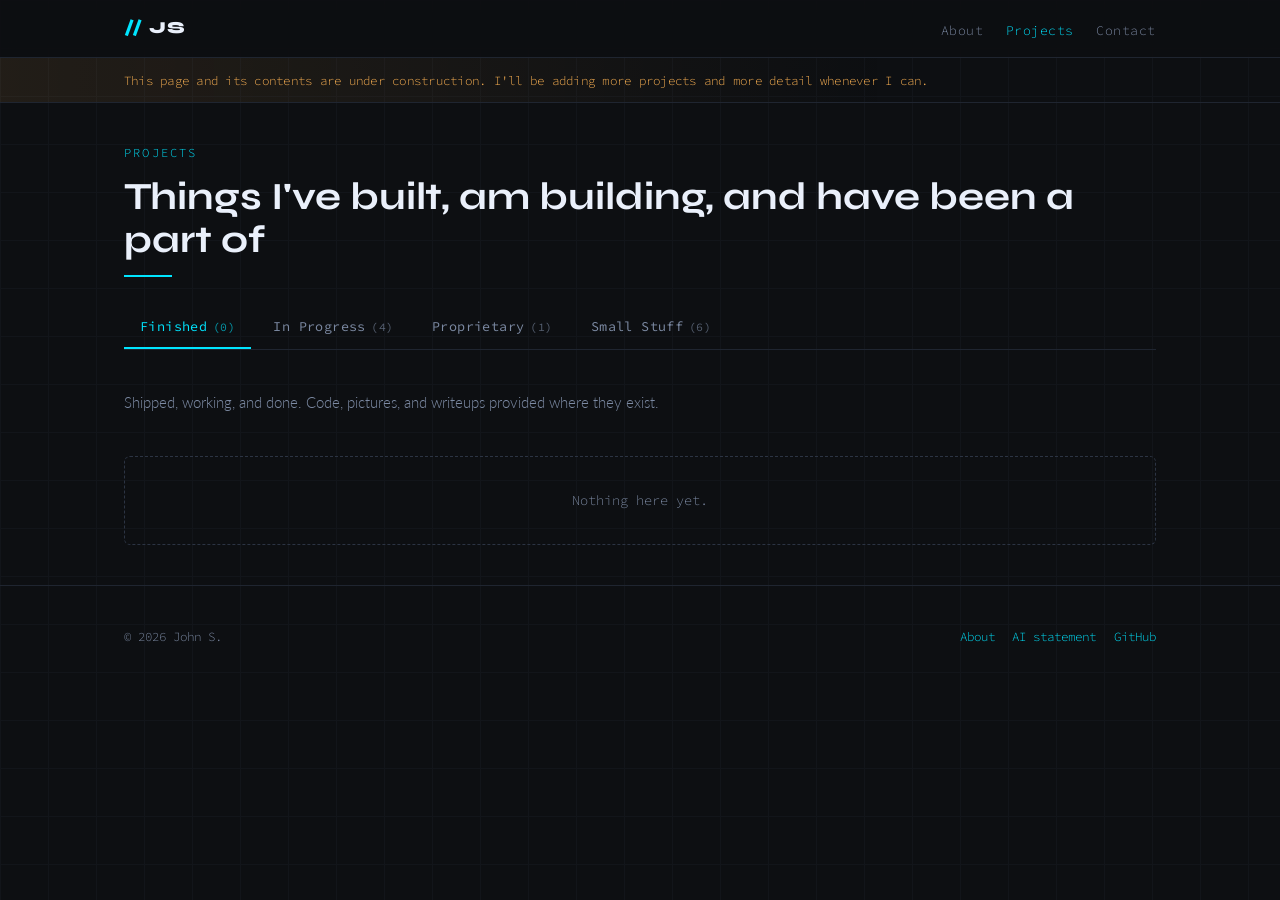
==== projects.html @ 8bda1205 "Prep for fall career fair" ====
<!DOCTYPE html>
<html lang="en">
<head>
  <meta charset="UTF-8" />
  <meta name="viewport" content="width=device-width, initial-scale=1.0" />
  <title>Projects</title>
  <meta name="description" content="" />

  <link rel="preconnect" href="https://fonts.googleapis.com" />
  <link rel="preconnect" href="https://fonts.gstatic.com" crossorigin />
  <link href="https://fonts.googleapis.com/css2?family=Syne:wght@700;800&family=Source+Code+Pro:wght@400;600&family=Lato:wght@300;400;700&display=swap" rel="stylesheet" />
  <link rel="stylesheet" href="styles.css" />
</head>
<!-- Project cards are built from the [projects] section of info.txt. -->
<body data-page="projects" data-auto-popup="false">

<a class="skip-link" href="#main">Skip to content</a>

<dialog class="modal" id="philosophy-modal" aria-labelledby="philosophy-title">
  <div class="modal-inner" tabindex="-1">
    <p class="modal-eyebrow">Before you look around</p>
    <h2 id="philosophy-title">How I use AI</h2>
    <div data-statement></div>
    <div class="modal-actions">
      <button class="btn btn-primary" data-close-philosophy>Continue</button>
    </div>
  </div>
</dialog>

<nav class="nav">
  <div class="nav-inner">
    <a class="nav-logo" href="index.html" data-field="initials"></a>
    <ul class="nav-links">
      <li><a href="index.html">About</a></li>
      <li><a href="projects.html" aria-current="page">Projects</a></li>
      <li><a href="index.html#contact">Contact</a></li>
    </ul>
  </div>
</nav>

<div class="notice-bar">
  <div class="container">
    <p data-field="projects_notice"></p>
  </div>
</div>

<main id="main">
  <section>
    <div class="container">
      <p class="section-label">Projects</p>
      <h2 class="section-title">Things I've built, am building, and have been a part of</h2>

      <div class="tabs" role="tablist" aria-label="Project status">
        <button class="tab" id="tab-finished" data-tab="finished" role="tab"
                aria-selected="false" aria-controls="panel-finished" tabindex="-1">
          Finished<span class="count"></span>
        </button>
        <button class="tab" id="tab-in-progress" data-tab="in-progress" role="tab"
                aria-selected="false" aria-controls="panel-in-progress" tabindex="-1">
          In Progress<span class="count"></span>
        </button>
        <button class="tab" id="tab-proprietary" data-tab="proprietary" role="tab"
                aria-selected="false" aria-controls="panel-proprietary" tabindex="-1">
          Proprietary<span class="count"></span>
        </button>
        <button class="tab" id="tab-small" data-tab="small" role="tab"
                aria-selected="false" aria-controls="panel-small" tabindex="-1">
          Small Stuff<span class="count"></span>
        </button>
      </div>

      <div class="tab-panel" id="panel-finished" data-panel="finished" role="tabpanel" aria-labelledby="tab-finished" tabindex="0" hidden>
        <p class="tab-intro">Shipped, working, and done. Code, pictures, and writeups provided where they exist.</p>
        <p class="empty-state" hidden>Nothing here yet.</p>

        <section class="subcat" id="finished-hardware" data-empty="true">
          <div class="subcat-heading">
            <h3>Hardware</h3>
            <span class="rule"></span>
            <span class="n"></span>
          </div>
          <div class="card-grid" id="grid-finished-hardware"></div>
        </section>
        <section class="subcat" id="finished-software" data-empty="true">
          <div class="subcat-heading">
            <h3>Software</h3>
            <span class="rule"></span>
            <span class="n"></span>
          </div>
          <div class="card-grid" id="grid-finished-software"></div>
        </section>
        <section class="subcat" id="finished-hybrid" data-empty="true">
          <div class="subcat-heading">
            <h3>Hybrid</h3>
            <span class="rule"></span>
            <span class="n"></span>
          </div>
          <div class="card-grid" id="grid-finished-hybrid"></div>
        </section>
      </div>
      <div class="tab-panel" id="panel-in-progress" data-panel="in-progress" role="tabpanel" aria-labelledby="tab-in-progress" tabindex="0" hidden>
        <p class="tab-intro">Actively being built right now. Stuff I'm just maintaining at this point is in "Finished" tab.</p>
        <p class="empty-state" hidden>Nothing here yet.</p>

        <section class="subcat" id="in-progress-hardware" data-empty="true">
          <div class="subcat-heading">
            <h3>Hardware</h3>
            <span class="rule"></span>
            <span class="n"></span>
          </div>
          <div class="card-grid" id="grid-in-progress-hardware"></div>
        </section>
        <section class="subcat" id="in-progress-software" data-empty="true">
          <div class="subcat-heading">
            <h3>Software</h3>
            <span class="rule"></span>
            <span class="n"></span>
          </div>
          <div class="card-grid" id="grid-in-progress-software"></div>
        </section>
        <section class="subcat" id="in-progress-hybrid" data-empty="true">
          <div class="subcat-heading">
            <h3>Hybrid</h3>
            <span class="rule"></span>
            <span class="n"></span>
          </div>
          <div class="card-grid" id="grid-in-progress-hybrid"></div>
        </section>
      </div>
      <div class="tab-panel" id="panel-proprietary" data-panel="proprietary" role="tabpanel" aria-labelledby="tab-proprietary" tabindex="0" hidden>
        <p class="tab-intro">Work I'm not ready to detail publicly since it is under NDA, unreleased, or otherwise not mine to disclose. Listed for scope and role only; happy to discuss what I'm able to in an interview/conversation.</p>
        <p class="empty-state" hidden>Nothing here yet.</p>

        <section class="subcat" id="proprietary-hardware" data-empty="true">
          <div class="subcat-heading">
            <h3>Hardware</h3>
            <span class="rule"></span>
            <span class="n"></span>
          </div>
          <div class="card-grid" id="grid-proprietary-hardware"></div>
        </section>
        <section class="subcat" id="proprietary-software" data-empty="true">
          <div class="subcat-heading">
            <h3>Software</h3>
            <span class="rule"></span>
            <span class="n"></span>
          </div>
          <div class="card-grid" id="grid-proprietary-software"></div>
        </section>
        <section class="subcat" id="proprietary-hybrid" data-empty="true">
          <div class="subcat-heading">
            <h3>Hybrid</h3>
            <span class="rule"></span>
            <span class="n"></span>
          </div>
          <div class="card-grid" id="grid-proprietary-hybrid"></div>
        </section>
      </div>

      <div class="tab-panel" id="panel-small" data-panel="small" role="tabpanel" aria-labelledby="tab-small" tabindex="0" hidden>
        <p class="tab-intro">Small stuff that isn't
        big enough for a card of its' own but still worth mentioning.</p>
        <p class="empty-state" hidden>Nothing here yet.</p>
        <ul class="marked-list small-list" id="small-list"></ul>
      </div>
    </div>
  </section>
</main>

<footer>
  <div class="container">
    <span>© <span id="year"></span> <span data-field="name"></span></span>
    <span class="foot-links">
      <a href="index.html">About</a>
      <a href="#" data-open-philosophy>AI statement</a>
      <span data-links="footer" class="contents"></span>
    </span>
  </div>
</footer>

<script src="main.js"></script>
</body>
</html>
---- styles.css ----
/* ═══════════════════════════════════════════════════════════════
   Portfolio — shared stylesheet
   Dark technical: Syne display / Source Code Pro mono / Lato body
   ═══════════════════════════════════════════════════════════════ */

:root {
  --bg:         #0d0f12;
  --bg-card:    #13161b;
  --bg-raised:  #171b22;
  --border:     #1f2530;
  --border-lit: #2c3443;
  --accent:     #00e5ff;
  --accent-dim: #007a8a;
  --text:       #d4dce8;
  --text-muted: #7c8aa3;
  --text-head:  #eaf0fb;

  --hw:     #ffb454;
  --sw:     #7de08d;
  --hybrid: #b48cff;

  --font-display: 'Syne', system-ui, sans-serif;
  --font-mono:    'Source Code Pro', ui-monospace, monospace;
  --font-body:    'Lato', system-ui, sans-serif;

  --radius: 6px;
  --maxw:   1080px;
}

*, *::before, *::after { box-sizing: border-box; margin: 0; padding: 0; }

html { scroll-behavior: smooth; }
@media (prefers-reduced-motion: reduce) {
  html { scroll-behavior: auto; }
  *, *::before, *::after { animation-duration: .01ms !important; transition-duration: .01ms !important; }
}

body {
  background: var(--bg);
  color: var(--text);
  font-family: var(--font-body);
  font-weight: 300;
  font-size: 1rem;
  line-height: 1.7;
  -webkit-font-smoothing: antialiased;
  overflow-x: hidden;
}

/* Faint engineering-paper grid behind everything */
body::before {
  content: '';
  position: fixed;
  inset: 0;
  background-image:
    linear-gradient(var(--border) 1px, transparent 1px),
    linear-gradient(90deg, var(--border) 1px, transparent 1px);
  background-size: 48px 48px;
  opacity: .3;
  pointer-events: none;
  z-index: 0;
}
body > * { position: relative; z-index: 1; }

a { color: var(--accent); text-decoration: none; transition: opacity .2s; }
a:hover { opacity: .72; }

h1, h2, h3, h4 { font-family: var(--font-display); color: var(--text-head); line-height: 1.12; font-weight: 700; }

:focus-visible { outline: 2px solid var(--accent); outline-offset: 3px; border-radius: 2px; }

.container { width: 100%; max-width: var(--maxw); margin: 0 auto; padding-inline: 1.5rem; }

.mono { font-family: var(--font-mono); font-size: .85em; }

.skip-link {
  position: absolute; left: -9999px; top: 0;
  background: var(--accent); color: #05080c; padding: .6rem 1rem; z-index: 100;
  font-family: var(--font-mono); font-size: .8rem;
}
.skip-link:focus { left: 0; }

/* ─── Nav ─────────────────────────────────────────────────────── */
.nav {
  position: sticky; top: 0; z-index: 50;
  background: rgba(13, 15, 18, .86);
  backdrop-filter: blur(10px);
  border-bottom: 1px solid var(--border);
}
.nav-inner {
  max-width: var(--maxw); margin: 0 auto; padding: .9rem 1.5rem;
  display: flex; align-items: center; justify-content: space-between; gap: 1rem;
}
.nav-logo {
  font-family: var(--font-display); font-weight: 800; font-size: 1.05rem;
  letter-spacing: .06em; color: var(--text-head);
}
.nav-logo::before { content: '//'; color: var(--accent); margin-right: .4rem; }
.nav-links { display: flex; gap: 1.4rem; list-style: none; flex-wrap: wrap; }
.nav-links a {
  font-family: var(--font-mono); font-size: .82rem; color: var(--text-muted);
  letter-spacing: .04em; transition: color .2s; opacity: 1;
}
.nav-links a:hover, .nav-links a[aria-current="page"] { color: var(--accent); opacity: 1; }

/* ─── Philosophy banner (the always-available reopen) ──────────── */
.philosophy-bar {
  border-bottom: 1px solid var(--border);
  background: linear-gradient(90deg, rgba(0,229,255,.06), transparent 65%);
}
.philosophy-bar .container {
  display: flex; align-items: center; justify-content: space-between;
  gap: 1rem; flex-wrap: wrap; padding-block: .7rem;
}
.philosophy-bar p {
  font-family: var(--font-mono); font-size: .78rem; color: var(--text-muted);
  letter-spacing: .02em; margin: 0;
}
.philosophy-bar p b { color: var(--text); font-weight: 600; }

/* ─── Buttons ─────────────────────────────────────────────────── */
.btn {
  display: inline-block;
  font-family: var(--font-mono); font-size: .82rem; letter-spacing: .04em;
  padding: .6rem 1.15rem; border-radius: var(--radius);
  border: 1px solid var(--accent-dim); color: var(--accent);
  background: transparent; cursor: pointer;
  transition: background .2s, color .2s, border-color .2s; opacity: 1;
}
.btn:hover { background: rgba(0,229,255,.1); border-color: var(--accent); opacity: 1; }
.btn-primary { background: var(--accent); color: #05080c; border-color: var(--accent); font-weight: 600; }
.btn-primary:hover { background: #5cefff; color: #05080c; }
.btn-sm { padding: .38rem .8rem; font-size: .74rem; }

/* ─── Sections ────────────────────────────────────────────────── */
section { padding-block: 2.5rem; }
/* Keep the sticky nav from covering a heading you jumped to. */
section[id] { scroll-margin-top: 5rem; }
.section-label {
  font-family: var(--font-mono); font-size: .76rem; letter-spacing: .18em;
  text-transform: uppercase; color: var(--accent); margin-bottom: .7rem;
}
.section-title { font-size: clamp(1.7rem, 4vw, 2.4rem); margin-bottom: 1.8rem; }
.section-title::after {
  content: ''; display: block; width: 3rem; height: 2px;
  background: var(--accent); margin-top: .9rem;
}
.prose p + p { margin-top: 1rem; }
.prose { max-width: 62ch; }

/* ─── Hero ────────────────────────────────────────────────────── */
#hero { padding-block: clamp(2rem, 6vw, 4rem) 2rem; }
.hero-eyebrow {
  font-family: var(--font-mono); font-size: .8rem; letter-spacing: .2em;
  text-transform: uppercase; color: var(--accent); margin-bottom: 1rem;
}
.hero-name {
  font-size: clamp(2.6rem, 9vw, 5rem); font-weight: 800;
  letter-spacing: -.02em; margin-bottom: 1rem;
}
.hero-tagline { font-size: clamp(1.05rem, 2.4vw, 1.3rem); color: var(--text); max-width: 56ch; margin-bottom: 2rem; }
.hero-links { display: flex; gap: .8rem; flex-wrap: wrap; }

/* ─── Cards / grids ───────────────────────────────────────────── */
.card-grid {
  display: grid; gap: 1.25rem;
  grid-template-columns: repeat(auto-fill, minmax(290px, 1fr));
}

.project-card {
  background: var(--bg-card);
  border: 1px solid var(--border);
  border-radius: var(--radius);
  padding: 1.5rem;
  display: flex; flex-direction: column; gap: .7rem;
  transition: border-color .22s, transform .22s;
}
.project-card:hover { border-color: var(--accent-dim); transform: translateY(-3px); }
.project-card .meta { display: flex; gap: .5rem; flex-wrap: wrap; align-items: center; }
.project-title { font-size: 1.15rem; }
.project-desc { font-size: .93rem; color: var(--text); }
.project-note {
  font-family: var(--font-mono); font-size: .76rem; color: var(--text-muted);
  border-left: 2px solid var(--border-lit); padding-left: .7rem;
}
.project-card .project-link { font-family: var(--font-mono); font-size: .8rem; margin-top: auto; padding-top: .4rem; }

.chip {
  font-family: var(--font-mono); font-size: .68rem; letter-spacing: .08em;
  text-transform: uppercase; padding: .2rem .55rem; border-radius: 3px;
  border: 1px solid var(--border-lit); color: var(--text-muted);
}
.chip-hardware { color: var(--hw);     border-color: color-mix(in srgb, var(--hw) 40%, transparent); }
.chip-software { color: var(--sw);     border-color: color-mix(in srgb, var(--sw) 40%, transparent); }
.chip-hybrid   { color: var(--hybrid); border-color: color-mix(in srgb, var(--hybrid) 40%, transparent); }

.tag-list { display: flex; gap: .4rem; flex-wrap: wrap; }
.tag {
  font-family: var(--font-mono); font-size: .72rem;
  background: var(--bg-raised); border: 1px solid var(--border);
  color: var(--text-muted); padding: .18rem .5rem; border-radius: 3px;
}

/* ─── Tabs (projects page) ────────────────────────────────────── */
.tabs {
  display: flex; gap: .4rem; flex-wrap: wrap;
  border-bottom: 1px solid var(--border);
  margin-bottom: 2.5rem;
}
.tab {
  font-family: var(--font-mono); font-size: .84rem; letter-spacing: .03em;
  background: none; border: none; border-bottom: 2px solid transparent;
  color: var(--text-muted); padding: .75rem 1rem; cursor: pointer;
  transition: color .2s, border-color .2s;
}
.tab:hover { color: var(--text); }
.tab[aria-selected="true"] { color: var(--accent); border-bottom-color: var(--accent); }
.tab .count { font-size: .72rem; opacity: .65; margin-left: .35rem; }

.tab-panel[hidden] { display: none; }
.tab-intro { color: var(--text-muted); max-width: 60ch; margin-bottom: 2.5rem; font-size: .95rem; }

.subcat { margin-bottom: 3.5rem; scroll-margin-top: 5rem; }
.subcat-heading { display: flex; align-items: center; gap: 1rem; margin-bottom: 1.25rem; }
.subcat-heading h3 { font-size: 1.05rem; letter-spacing: .1em; text-transform: uppercase; }
.subcat-heading .rule { flex: 1; height: 1px; background: var(--border); }
.subcat-heading .n { font-family: var(--font-mono); font-size: .75rem; color: var(--text-muted); }
.subcat[data-empty="true"] { display: none; }

.empty-state {
  font-family: var(--font-mono); font-size: .85rem; color: var(--text-muted);
  border: 1px dashed var(--border-lit); border-radius: var(--radius);
  padding: 2rem; text-align: center;
}

/* ─── Skills / experience ─────────────────────────────────────── */
.skill-group { margin-bottom: 1.6rem; }
.skill-group h3 {
  font-family: var(--font-mono); font-size: .78rem; letter-spacing: .14em;
  text-transform: uppercase; color: var(--text-muted); margin-bottom: .6rem; font-weight: 400;
}

.timeline { border-left: 1px solid var(--border); padding-left: 1.6rem; display: grid; gap: 2rem; }
.timeline-item { position: relative; }
.timeline-item::before {
  content: ''; position: absolute; left: calc(-1.6rem - 4px); top: .55rem;
  width: 7px; height: 7px; border-radius: 50%;
  background: var(--bg); border: 1px solid var(--accent);
}
.timeline-item .when { font-family: var(--font-mono); font-size: .76rem; color: var(--text-muted); }
.timeline-item h3 { font-size: 1.08rem; margin-block: .2rem .15rem; }
.timeline-item .where { font-size: .9rem; color: var(--accent); margin-bottom: .4rem; }
.timeline-item p { font-size: .93rem; }

/* ─── Modal ───────────────────────────────────────────────────── */
.modal {
  border: none; padding: 0; background: transparent;
  width: min(640px, calc(100vw - 2rem));
  max-height: calc(100vh - 3rem);
  margin: auto;                 /* centre it in both axes */
  color: var(--text);
  overflow: visible;
}
.modal::backdrop { background: rgba(5, 8, 12, .82); backdrop-filter: blur(4px); }
.modal[open] { animation: modal-in .28s ease-out; }
@keyframes modal-in { from { opacity: 0; transform: translateY(12px); } to { opacity: 1; transform: none; } }

.modal-inner {
  background: var(--bg-card);
  border: 1px solid var(--border-lit);
  border-top: 2px solid var(--accent);
  border-radius: var(--radius);
  padding: clamp(1.5rem, 4vw, 2.5rem);
  max-height: calc(100vh - 3rem); overflow-y: auto;
}
.modal-eyebrow {
  font-family: var(--font-mono); font-size: .74rem; letter-spacing: .18em;
  text-transform: uppercase; color: var(--accent); margin-bottom: .6rem;
}
.modal-inner h2 { font-size: clamp(1.4rem, 4vw, 1.9rem); margin-bottom: 1.1rem; }
.modal-inner p { font-size: .97rem; }
.modal-inner p + p { margin-top: .9rem; }
.modal-actions { display: flex; gap: .7rem; flex-wrap: wrap; margin-top: 1.8rem; }

/* ─── Footer ──────────────────────────────────────────────────── */
footer {
  border-top: 1px solid var(--border);
  padding-block: 2.5rem;
  font-family: var(--font-mono); font-size: .78rem; color: var(--text-muted);
}
footer .container { display: flex; justify-content: space-between; gap: 1rem; flex-wrap: wrap; align-items: center; }
footer .foot-links { display: flex; gap: 1.1rem; flex-wrap: wrap; }

/* ─── Entrance animation ──────────────────────────────────────── */
.reveal { opacity: 0; transform: translateY(14px); transition: opacity .6s ease, transform .6s ease; }
.reveal.visible { opacity: 1; transform: none; }

@media (max-width: 560px) {
  section { padding-block: 1.75rem; }
  .nav-inner { flex-direction: column; align-items: flex-start; gap: .6rem; }
}

/* ─── Content injected from info.txt / AIDisclaimer.txt ───────── */

/* Wrappers whose children should join the parent's flex layout */
.contents { display: contents; }

/* The six tenets, inside the AI statement */
.tenets { list-style: none; counter-reset: tenet; margin: 1.2rem 0; display: grid; gap: .8rem; }
.tenets li {
  counter-increment: tenet;
  position: relative; padding-left: 2.2rem;
  font-size: .93rem; line-height: 1.6;
}
.tenets li::before {
  content: counter(tenet, decimal-leading-zero);
  position: absolute; left: 0; top: .1rem;
  font-family: var(--font-mono); font-size: .8rem; color: var(--accent);
}
.tenets li b { color: var(--text-head); font-family: var(--font-display); font-weight: 700; }

/* The in-depth explanation, collapsed by default */
.statement-more {
  margin-top: 1.6rem; border-top: 1px solid var(--border); padding-top: 1.2rem;
}
.statement-more > summary {
  font-family: var(--font-mono); font-size: .82rem; color: var(--accent);
  cursor: pointer; list-style: none; user-select: none;
}
.statement-more > summary::-webkit-details-marker { display: none; }
.statement-more > summary::before { content: '▸ '; }
.statement-more[open] > summary::before { content: '▾ '; }
.statement-more > summary:hover { opacity: .75; }
.statement-body { margin-top: 1rem; font-size: .93rem; }
.statement-body p + p { margin-top: .9rem; }

/* Shown only when info.txt could not be fetched (file:// pages) */
.load-error {
  background: #2a1114; border-bottom: 1px solid #5c2029; color: #ffd7dc;
  padding: 1rem 1.5rem; font-size: .88rem; line-height: 1.6;
}
.load-error code {
  font-family: var(--font-mono); font-size: .85em;
  background: rgba(0,0,0,.35); padding: .1rem .35rem; border-radius: 3px;
}

/* ─── Recognition: awards and involvement ─────────────────────── */
.list-columns {
  display: grid; gap: 2.5rem;
  grid-template-columns: repeat(auto-fit, minmax(280px, 1fr));
}
.list-block h3 {
  font-family: var(--font-mono); font-size: .78rem; letter-spacing: .14em;
  text-transform: uppercase; color: var(--text-muted); font-weight: 400;
  margin-bottom: .9rem;
}
.marked-list { list-style: none; display: grid; gap: .6rem; }
.marked-list li {
  position: relative; padding-left: 1.4rem; font-size: .94rem; line-height: 1.55;
}
.marked-list li::before {
  content: '▪'; position: absolute; left: 0; top: -.05rem;
  color: var(--accent); font-size: .8rem;
}

/* ─── Transient confirmation toast (Ctrl+Alt+D reset) ─────────── */
.toast {
  position: fixed; right: 1.25rem; bottom: 1.25rem; z-index: 200;
  background: var(--bg-card); border: 1px solid var(--accent-dim);
  border-left: 2px solid var(--accent);
  color: var(--text); border-radius: var(--radius);
  font-family: var(--font-mono); font-size: .8rem;
  padding: .7rem 1rem; max-width: min(340px, calc(100vw - 2.5rem));
  opacity: 0; transform: translateY(8px); transition: opacity .25s, transform .25s;
  pointer-events: none;
}
.toast.visible { opacity: 1; transform: none; }

/* ─── Projects call-out, between recognition and contact ──────── */
.cta-panel {
  border: 1px solid var(--border);
  border-left: 2px solid var(--accent);
  border-radius: var(--radius);
  background: linear-gradient(100deg, rgba(0,229,255,.05), var(--bg-card) 60%);
  padding: clamp(1.5rem, 4vw, 2.25rem);
  display: flex; align-items: center; justify-content: space-between;
  gap: 1.5rem; flex-wrap: wrap;
}
.cta-copy { max-width: 52ch; }
.cta-copy h2 { font-size: clamp(1.3rem, 3vw, 1.75rem); margin-bottom: .6rem; }
.cta-copy p { font-size: .95rem; color: var(--text); margin: 0; }
.cta-counts {
  display: flex; gap: 1.5rem; flex-wrap: wrap;
  margin-top: 1.1rem;
}
.cta-counts div { display: flex; flex-direction: column; gap: .1rem; }
.cta-counts .num {
  font-family: var(--font-display); font-size: 1.5rem; color: var(--accent); line-height: 1;
}
.cta-counts .lbl {
  font-family: var(--font-mono); font-size: .68rem; letter-spacing: .1em;
  text-transform: uppercase; color: var(--text-muted);
}

/* ─── Project images (optional, same basename as the .txt) ────── */
.project-media {
  margin: -1.5rem -1.5rem .3rem;
  border-radius: var(--radius) var(--radius) 0 0;
  overflow: hidden;
  aspect-ratio: 16 / 9;
  background: var(--bg-raised);
  border-bottom: 1px solid var(--border);
}
.project-media img { width: 100%; height: 100%; object-fit: cover; display: block; }

/* ─── Small Stuff tab ─────────────────────────────────────────── */
.small-list { max-width: 70ch; gap: .8rem; }
.small-list .small-item { font-size: .97rem; }

/* ─── Under-construction notice (projects page) ───────────────── */
.notice-bar {
  border-bottom: 1px solid var(--border);
  background: linear-gradient(90deg, rgba(255, 180, 84, .09), transparent 70%);
}
.notice-bar .container { padding-block: .7rem; }
.notice-bar p {
  font-family: var(--font-mono); font-size: .78rem; color: var(--hw);
  letter-spacing: .02em; margin: 0;
}
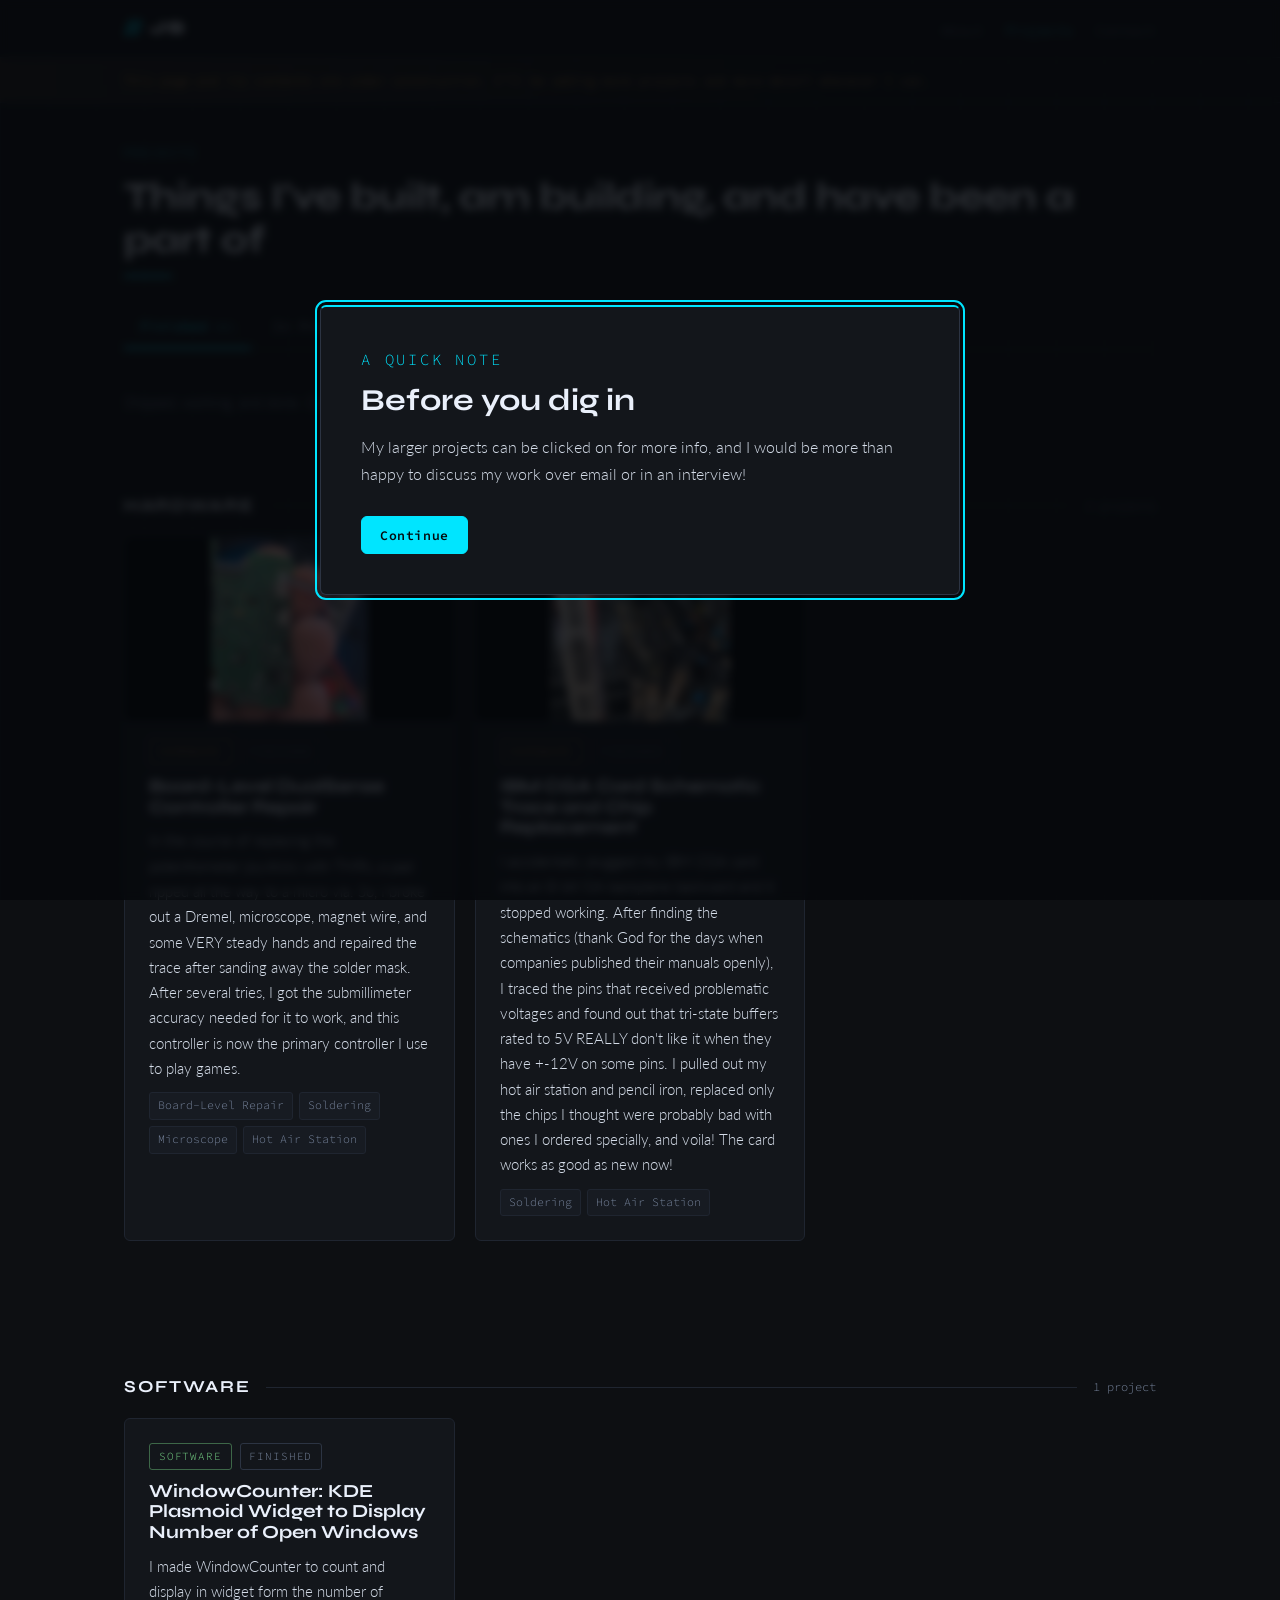
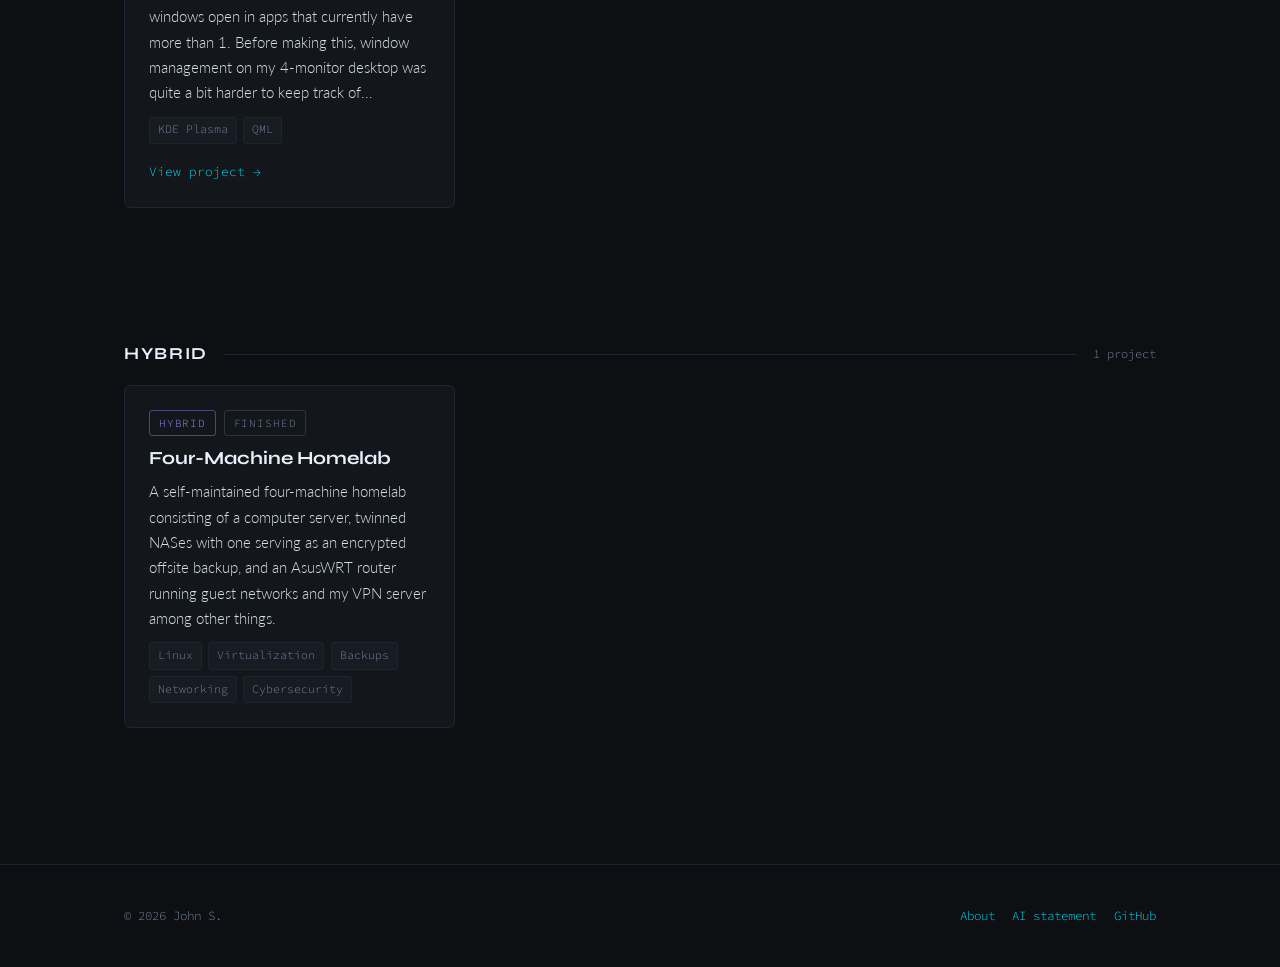
==== commit e59a96a8: "Add project images, clickable cards and lightbox, projects popup" ====
--- a/projects.html
+++ b/projects.html
@@ -12,7 +12,7 @@
   <link rel="stylesheet" href="styles.css" />
 </head>
 <!-- Project cards are built from the [projects] section of info.txt. -->
-<body data-page="projects" data-auto-popup="false">
+<body data-page="projects" data-auto-popup="false" data-auto-popup-projects="true">
 
 <a class="skip-link" href="#main">Skip to content</a>
 
@@ -23,6 +23,19 @@
     <div data-statement></div>
     <div class="modal-actions">
       <button class="btn btn-primary" data-close-philosophy>Continue</button>
+    </div>
+  </div>
+</dialog>
+
+<!-- Projects intro — fires once per visitor, tracked separately from the
+     AI statement. Text comes from [projects_page] popup in info.txt. -->
+<dialog class="modal" id="projects-modal" aria-labelledby="projects-modal-title">
+  <div class="modal-inner" tabindex="-1">
+    <p class="modal-eyebrow">A quick note</p>
+    <h2 id="projects-modal-title" data-field="popup_title">Looking around</h2>
+    <p data-field="popup_text"></p>
+    <div class="modal-actions">
+      <button class="btn btn-primary" data-close-projects>Continue</button>
     </div>
   </div>
 </dialog>
@@ -99,7 +112,7 @@
         </section>
       </div>
       <div class="tab-panel" id="panel-in-progress" data-panel="in-progress" role="tabpanel" aria-labelledby="tab-in-progress" tabindex="0" hidden>
-        <p class="tab-intro">Actively being built right now. Stuff I'm just maintaining at this point is in "Finished" tab.</p>
+        <p class="tab-intro">Actively being built right now. Stuff I'm just maintaining at this point is in the "Finished" tab.</p>
         <p class="empty-state" hidden>Nothing here yet.</p>
 
         <section class="subcat" id="in-progress-hardware" data-empty="true">
@@ -159,7 +172,7 @@
 
       <div class="tab-panel" id="panel-small" data-panel="small" role="tabpanel" aria-labelledby="tab-small" tabindex="0" hidden>
         <p class="tab-intro">Small stuff that isn't
-        big enough for a card of its' own but still worth mentioning.</p>
+        big enough for a card of its own but still worth mentioning.</p>
         <p class="empty-state" hidden>Nothing here yet.</p>
         <ul class="marked-list small-list" id="small-list"></ul>
       </div>
--- a/styles.css
+++ b/styles.css
@@ -59,7 +59,10 @@
   pointer-events: none;
   z-index: 0;
 }
-body > * { position: relative; z-index: 1; }
+/* Dialogs are excluded: they live in the top layer and must stay pinned to
+   the viewport. Giving them position:relative here overrode the browser's own
+   dialog:modal rule and left them anchored to the top of the document. */
+body > *:not(dialog) { position: relative; z-index: 1; }
 
 a { color: var(--accent); text-decoration: none; transition: opacity .2s; }
 a:hover { opacity: .72; }
@@ -253,8 +256,10 @@
 
 /* ─── Modal ───────────────────────────────────────────────────── */
 .modal {
+  position: fixed; inset: 0;    /* viewport-anchored, not document-anchored */
   border: none; padding: 0; background: transparent;
   width: min(640px, calc(100vw - 2rem));
+  height: fit-content;
   max-height: calc(100vh - 3rem);
   margin: auto;                 /* centre it in both axes */
   color: var(--text);
@@ -403,14 +408,57 @@
 
 /* ─── Project images (optional, same basename as the .txt) ────── */
 .project-media {
+  display: block; width: calc(100% + 3rem);
   margin: -1.5rem -1.5rem .3rem;
+  padding: 0; border: none;
   border-radius: var(--radius) var(--radius) 0 0;
+  border-bottom: 1px solid var(--border);
   overflow: hidden;
   aspect-ratio: 16 / 9;
-  background: var(--bg-raised);
-  border-bottom: 1px solid var(--border);
-}
-.project-media img { width: 100%; height: 100%; object-fit: cover; display: block; }
+  background: #000;                 /* letterbox bars, not a crop */
+  cursor: zoom-in;
+}
+/* contain, never cover: the whole image is always visible */
+.project-media img { width: 100%; height: 100%; object-fit: contain; display: block; }
+.project-media:hover img { opacity: .88; }
+
+/* ─── Clickable cards ─────────────────────────────────────────── */
+.project-card.is-clickable { cursor: pointer; }
+.project-card.is-clickable:hover { border-color: var(--accent); }
+
+/* ─── Lightbox ────────────────────────────────────────────────── */
+.lightbox {
+  position: fixed; inset: 0;    /* stays centred wherever the page is scrolled */
+  border: none; padding: 0; background: transparent;
+  width: fit-content; height: fit-content;
+  max-width: min(1200px, calc(100vw - 2rem));
+  max-height: calc(100vh - 2rem);
+  margin: auto; overflow: visible;
+}
+.lightbox::backdrop { background: rgba(0, 0, 0, .92); }
+.lightbox figure { margin: 0; }
+.lightbox img {
+  display: block; margin: 0 auto;
+  max-width: min(1200px, calc(100vw - 2rem));
+  max-height: calc(100vh - 6rem);
+  width: auto; height: auto;
+  object-fit: contain;
+  background: #000;
+  border-radius: var(--radius);
+}
+.lightbox figcaption {
+  font-family: var(--font-mono); font-size: .8rem; color: var(--text-muted);
+  text-align: center; padding-top: .9rem;
+}
+.lightbox-close {
+  position: fixed; top: 1rem; right: 1.25rem;
+  width: 2.4rem; height: 2.4rem; line-height: 1;
+  font-size: 1.5rem; font-family: var(--font-body);
+  background: var(--bg-card); color: var(--text);
+  border: 1px solid var(--border-lit); border-radius: 50%;
+  cursor: pointer;
+}
+.lightbox-close:hover { border-color: var(--accent); color: var(--accent); }
 
 /* ─── Small Stuff tab ─────────────────────────────────────────── */
 .small-list { max-width: 70ch; gap: .8rem; }
